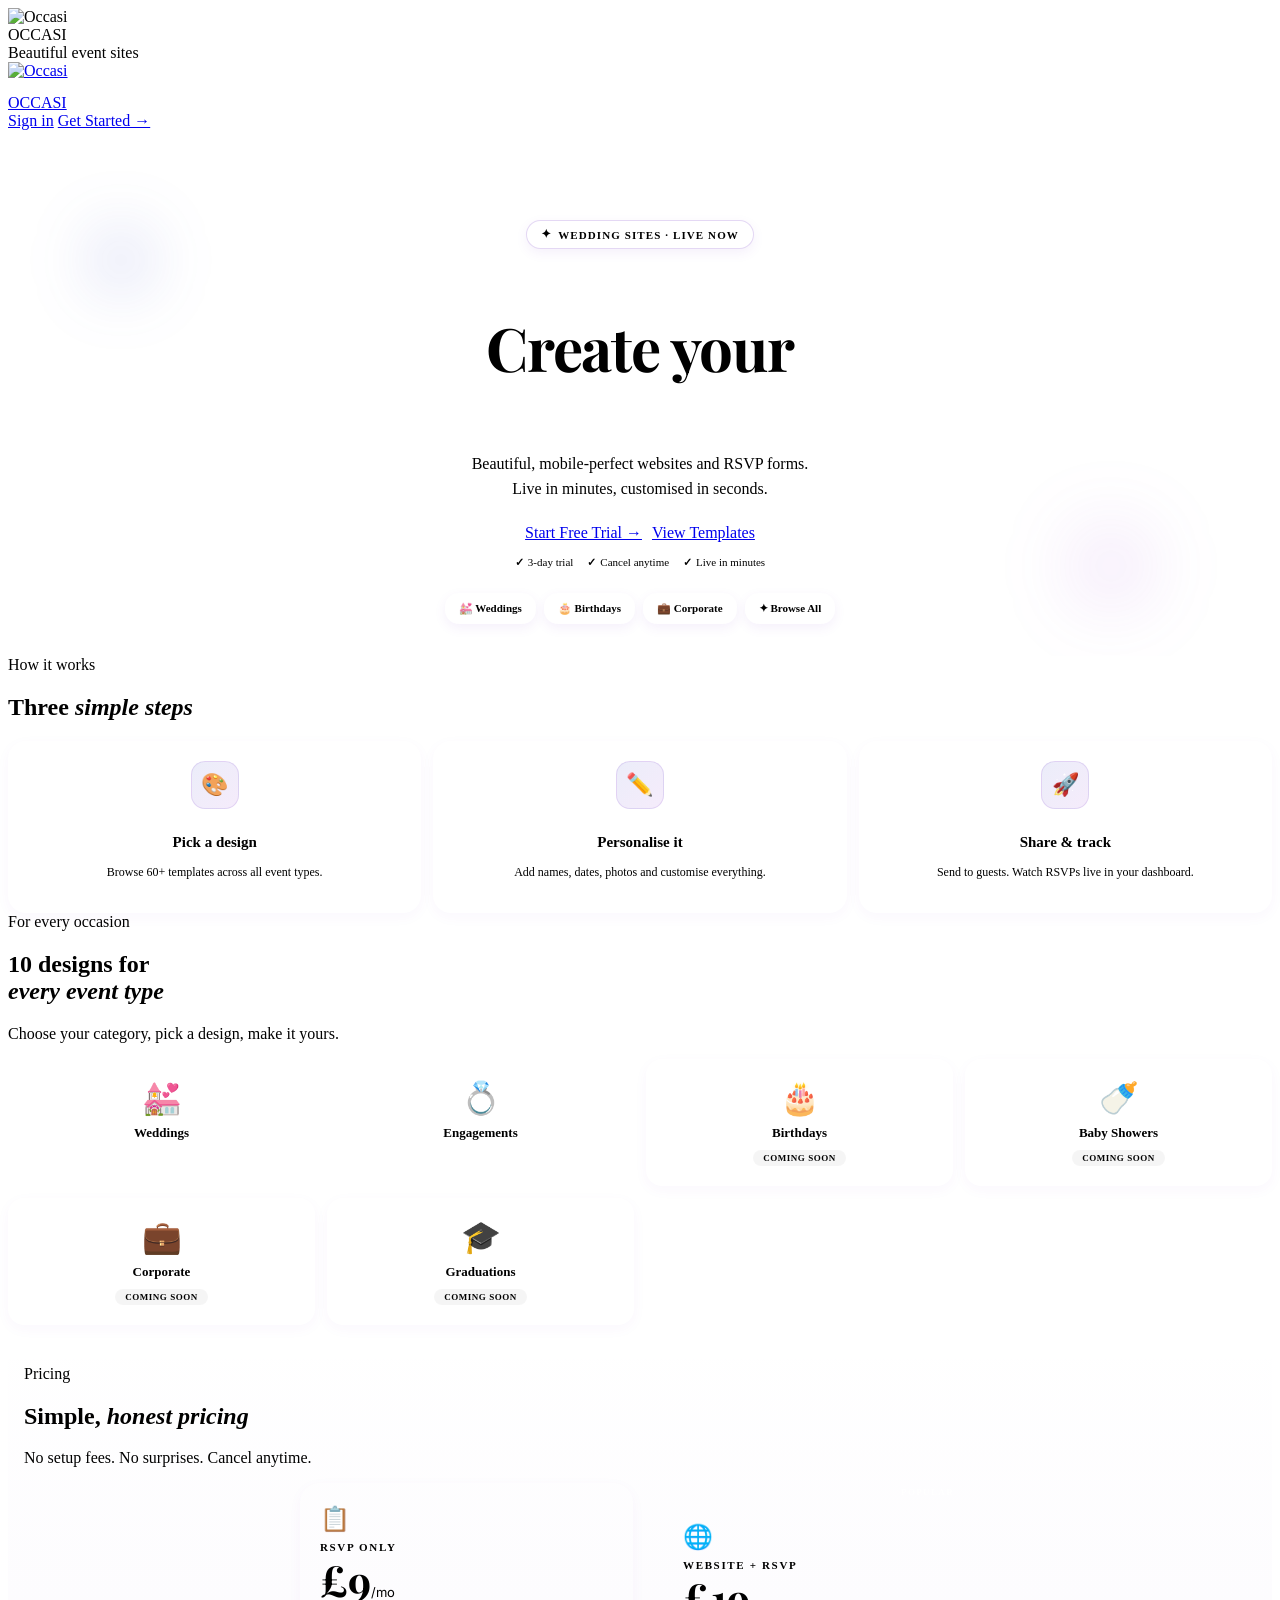
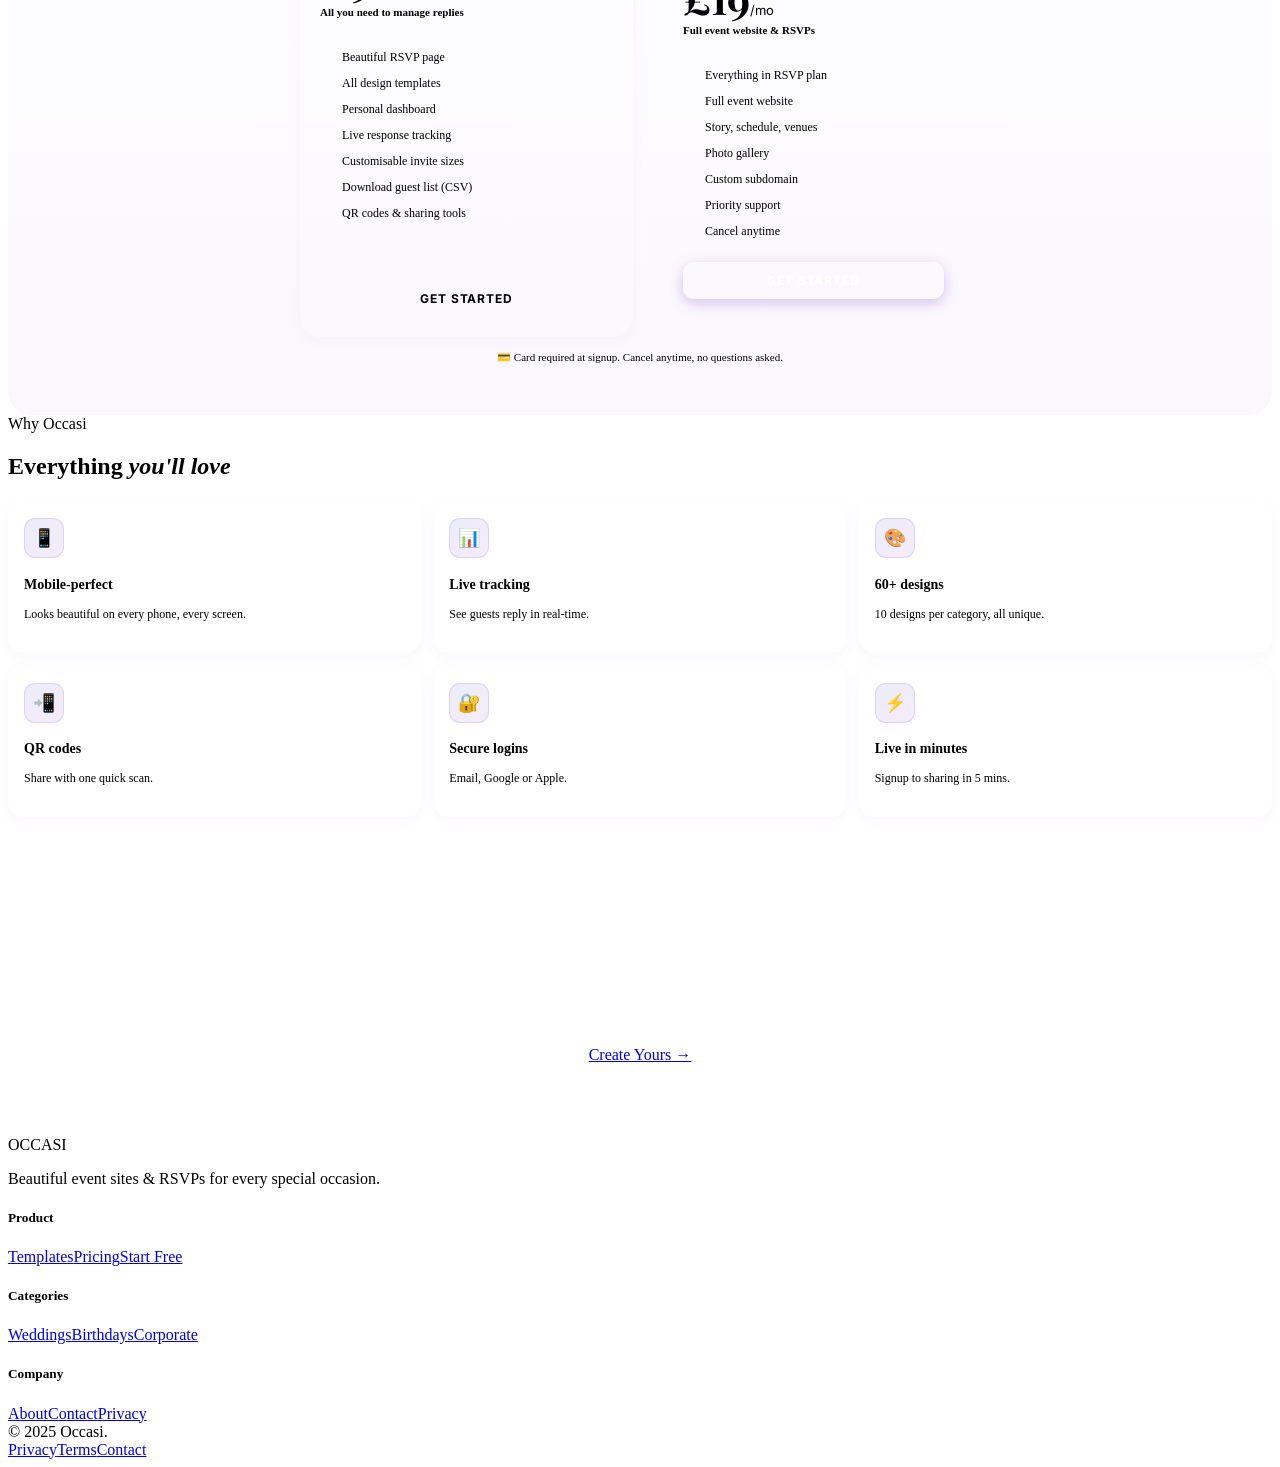
==== index.html @ 6c92e65d "Add files via upload" ====
<!doctype html>
<html lang="en">
<head>
<meta charset="UTF-8"/>
<meta name="viewport" content="width=device-width, initial-scale=1, maximum-scale=5"/>
<title>Occasi — Beautiful Event Sites</title>
<link rel="preconnect" href="https://fonts.googleapis.com">
<link href="https://fonts.googleapis.com/css2?family=Playfair+Display:ital,wght@0,400;0,700;1,400&family=Inter:wght@400;500;600;700;800&family=Cinzel:wght@400;600&display=swap" rel="stylesheet">
<link rel="stylesheet" href="css/theme.css">
<style>
.hero{position:relative;padding:90px 20px 32px;text-align:center;overflow:hidden}
.hero::before{content:'';position:absolute;top:80px;left:5%;width:100px;height:100px;background:radial-gradient(circle,rgba(61,78,200,.2),transparent 70%);border-radius:50%;filter:blur(30px);animation:float1 8s ease-in-out infinite}
.hero::after{content:'';position:absolute;bottom:30px;right:8%;width:120px;height:120px;background:radial-gradient(circle,rgba(160,64,216,.18),transparent 70%);border-radius:50%;filter:blur(35px);animation:float2 10s ease-in-out infinite}
@keyframes float1{0%,100%{transform:translateY(0)}50%{transform:translateY(-20px)}}
@keyframes float2{0%,100%{transform:translateY(0)}50%{transform:translateY(20px)}}

.hero-badge{display:inline-flex;align-items:center;gap:6px;background:#fff;border:1px solid rgba(122,62,200,.2);padding:6px 14px;border-radius:20px;font-size:11px;font-weight:700;letter-spacing:.1em;text-transform:uppercase;color:var(--c2);margin-bottom:18px;box-shadow:0 4px 12px rgba(122,62,200,.08)}
.hero-badge::before{content:'✦';font-size:12px}
.hero h1{font-family:'Playfair Display',serif;font-size:clamp(32px,7vw,60px);font-weight:700;line-height:1;letter-spacing:-.02em;margin-bottom:14px;color:var(--ink)}
.hero h1 .grad{background:linear-gradient(135deg,var(--c1),var(--c2),var(--c3));-webkit-background-clip:text;-webkit-text-fill-color:transparent;background-clip:text;font-style:italic}
.hero p{font-size:clamp(14px,3.5vw,16px);color:var(--ink2);max-width:480px;margin:0 auto 22px;line-height:1.6}
.hero-actions{display:flex;gap:10px;justify-content:center;flex-wrap:wrap;margin-bottom:14px}
.hero-trust{font-size:11px;color:var(--muted);display:flex;justify-content:center;gap:14px;flex-wrap:wrap}
.hero-trust span{display:inline-flex;align-items:center;gap:4px}
.hero-trust span::before{content:'✓';color:var(--c2);font-weight:700}

.hero-pills{display:flex;gap:8px;justify-content:center;flex-wrap:wrap;margin-top:24px;padding:0 8px}
.preview-pill{padding:9px 14px;border-radius:14px;font-size:11px;font-weight:600;border:1px solid var(--line-purple);background:#fff;color:var(--c4);cursor:pointer;text-decoration:none;transition:all .25s;box-shadow:0 4px 12px rgba(122,62,200,.08);animation:fadeUp .8s ease both}
.preview-pill:nth-child(1){animation-delay:.1s}
.preview-pill:nth-child(2){animation-delay:.2s}
.preview-pill:nth-child(3){animation-delay:.3s}
.preview-pill:nth-child(4){animation-delay:.4s}
.preview-pill:nth-child(5){animation-delay:.5s}
@keyframes fadeUp{from{opacity:0;transform:translateY(10px)}to{opacity:1;transform:translateY(0)}}
.preview-pill:hover{transform:translateY(-3px);box-shadow:0 8px 20px rgba(122,62,200,.15);border-color:var(--c2);color:var(--c2)}

.steps{display:grid;grid-template-columns:repeat(3,1fr);gap:12px}
.step{background:var(--card);border-radius:18px;padding:20px 18px;border:1px solid var(--line);text-align:center;transition:all .28s;box-shadow:0 4px 14px rgba(122,62,200,.04)}
.step:hover{transform:translateY(-3px);box-shadow:var(--shadow);border-color:var(--c2)}
.step-icon{display:inline-flex;align-items:center;justify-content:center;width:46px;height:46px;border-radius:14px;font-size:22px;margin-bottom:10px;background:linear-gradient(135deg,rgba(61,78,200,.1),rgba(160,64,216,.1));border:1px solid rgba(122,62,200,.15)}
.step h3{font-size:15px;font-weight:700;margin-bottom:4px;color:var(--ink)}
.step p{font-size:12px;color:var(--ink2);line-height:1.5}

.cats{display:grid;grid-template-columns:repeat(4,1fr);gap:12px}
.cat{background:var(--card);border-radius:16px;padding:20px 14px;border:1px solid var(--line);text-align:center;cursor:pointer;transition:all .28s;text-decoration:none;color:inherit;display:block;box-shadow:0 4px 14px rgba(122,62,200,.04)}
.cat:hover{transform:translateY(-4px);box-shadow:var(--shadow);border-color:var(--c2)}
.cat.live{background:linear-gradient(135deg,var(--card),#faf6ff);border-color:rgba(122,62,200,.25);box-shadow:var(--shadow-glow)}
.cat-icon{font-size:32px;margin-bottom:8px;display:block}
.cat-name{font-size:13px;font-weight:700;color:var(--ink);margin-bottom:6px}
.cat-status{display:inline-block;padding:3px 10px;border-radius:10px;font-size:9px;font-weight:700;letter-spacing:.06em;text-transform:uppercase}
.cat.live .cat-status{background:linear-gradient(135deg,var(--c1),var(--c2),var(--c3));color:#fff}
.cat.soon .cat-status{background:rgba(0,0,0,.04);color:var(--muted);border:1px solid var(--line)}

.plans{display:grid;grid-template-columns:repeat(3,1fr);gap:14px}
.plan{background:var(--card);border-radius:20px;overflow:hidden;border:2px solid var(--line);transition:all .3s;display:flex;flex-direction:column;box-shadow:0 4px 14px rgba(122,62,200,.04)}
.plan:hover{transform:translateY(-4px);box-shadow:var(--shadow-lg)}
.plan.feat{border-color:transparent;background:linear-gradient(var(--card),var(--card)) padding-box,linear-gradient(135deg,var(--c1),var(--c2),var(--c3)) border-box;position:relative;box-shadow:var(--shadow-glow)}
.plan.feat::before{content:'POPULAR';position:absolute;top:-1px;right:14px;background:linear-gradient(135deg,var(--c1),var(--c2),var(--c3));color:#fff;font-size:9px;font-weight:800;letter-spacing:.15em;padding:5px 12px;border-radius:0 0 8px 8px}
.plan-top{padding:22px 20px 16px}
.plan-icon{font-size:24px;margin-bottom:8px}
.plan-name{font-size:11px;font-weight:800;letter-spacing:.15em;text-transform:uppercase;color:var(--muted);margin-bottom:6px}
.plan-price{font-family:'Playfair Display',serif;font-size:42px;color:var(--ink);line-height:1;font-weight:700}
.plan-price small{font-size:13px;color:var(--muted);font-weight:400;font-family:'Inter',sans-serif}
.plan-trial{font-size:11px;font-weight:700;color:var(--c2);margin-top:5px}
.plan-feats{padding:14px 20px;flex:1}
.plan-feat{display:flex;align-items:flex-start;gap:8px;font-size:12px;color:var(--ink2);line-height:1.5;margin-bottom:8px}
.plan-feat::before{content:'';flex-shrink:0;width:14px;height:14px;border-radius:50%;background:linear-gradient(135deg,var(--c1),var(--c2),var(--c3));background-image:url("data:image/svg+xml,%3Csvg xmlns='http://www.w3.org/2000/svg' viewBox='0 0 12 12'%3E%3Cpath d='M2.5 6L5 8.5L9.5 4' stroke='%23fff' stroke-width='2' fill='none' stroke-linecap='round' stroke-linejoin='round'/%3E%3C/svg%3E"),linear-gradient(135deg,var(--c1),var(--c2),var(--c3));background-size:10px,cover;background-repeat:no-repeat;background-position:center;margin-top:1px}
.plan-btn{margin:0 20px 20px;padding:11px;border-radius:11px;border:2px solid var(--c2);background:transparent;color:var(--c2);font-family:'Inter',sans-serif;font-size:12px;font-weight:700;letter-spacing:.08em;text-transform:uppercase;cursor:pointer;transition:all .22s}
.plan-btn:hover{background:var(--c2);color:#fff}
.plan.feat .plan-btn{background:linear-gradient(135deg,var(--c1),var(--c2),var(--c3));color:#fff;border-color:transparent;box-shadow:0 4px 14px rgba(122,62,200,.3)}

.feats{display:grid;grid-template-columns:repeat(3,1fr);gap:12px}
.feat{background:var(--card);border-radius:16px;padding:18px 16px;border:1px solid var(--line);transition:all .25s;box-shadow:0 4px 14px rgba(122,62,200,.04)}
.feat:hover{transform:translateY(-2px);box-shadow:var(--shadow);border-color:var(--c2)}
.feat-ico{width:38px;height:38px;border-radius:11px;margin-bottom:10px;display:flex;align-items:center;justify-content:center;font-size:18px;background:linear-gradient(135deg,rgba(61,78,200,.1),rgba(160,64,216,.1));border:1px solid rgba(122,62,200,.15)}
.feat h4{font-size:14px;font-weight:700;margin-bottom:5px;color:var(--ink)}
.feat p{font-size:12px;color:var(--ink2);line-height:1.5}

.cta-band{margin:36px 16px;padding:36px 24px;background:linear-gradient(135deg,var(--c1),var(--c2),var(--c3));border-radius:24px;text-align:center;color:#fff;position:relative;overflow:hidden;box-shadow:var(--shadow-lg)}
.cta-band::before{content:'✦';position:absolute;top:18px;left:24px;font-size:50px;opacity:.25;color:#fff}
.cta-band::after{content:'✦';position:absolute;bottom:18px;right:24px;font-size:50px;opacity:.25;color:#fff}
.cta-band h2{font-family:'Playfair Display',serif;font-size:clamp(24px,5vw,36px);font-weight:700;line-height:1.1;margin-bottom:8px;position:relative;z-index:1}
.cta-band h2 em{font-style:italic}
.cta-band p{font-size:13px;color:rgba(255,255,255,.9);margin-bottom:18px;max-width:380px;margin-left:auto;margin-right:auto;position:relative;z-index:1}
.cta-band .btn{position:relative;z-index:1}

@media(max-width:780px){
  .hero{padding:78px 16px 24px}
  .steps{grid-template-columns:1fr}
  .step{display:flex;align-items:flex-start;gap:12px;text-align:left;padding:16px}
  .step-icon{margin-bottom:0;flex-shrink:0;width:42px;height:42px;font-size:20px}
  .cats{grid-template-columns:repeat(2,1fr)}
  .plans{grid-template-columns:1fr;gap:12px}
  .plan{max-width:380px;margin:0 auto;width:100%}
  .feats{grid-template-columns:1fr 1fr;gap:10px}
  .sec{padding:32px 16px}
  .cta-band{margin:24px 12px;padding:28px 20px}
}
@media(max-width:480px){.hero h1{font-size:30px}.feats{grid-template-columns:1fr}.preview-pill{font-size:10px;padding:8px 11px}}
</style>
</head>
<body>

<!-- LOADER with logo + OCCASI -->
<div id="loader">
  <img src="assets/logo.png" alt="Occasi" class="loader-mark">
  <div class="loader-logo">OCCASI</div>
  <div class="loader-tagline">Beautiful event sites</div>
  <div class="loader-bar"></div>
</div>

<nav class="top-nav">
  <a href="index.html" class="brand-logo"><img src="assets/logo.png" alt="Occasi" style="height:32px;width:auto;display:block"><span class="logo-text">OCCASI</span></a>
  <div class="top-nav-right">
    <a href="login.html" class="btn btn-ghost btn-sm" id="navSignIn">Sign in</a>
    <a href="signup.html" class="btn btn-grad btn-sm" id="navGetStarted">Get Started →</a>
    <a href="dashboard.html" class="btn btn-grad btn-sm" id="navDashboard" style="display:none">My Dashboard →</a>
  </div>
</nav>

<section class="hero">
  <div class="hero-badge">Wedding sites · live now</div>
  <h1>Create your<br><span class="grad">dream event site</span></h1>
  <p>Beautiful, mobile-perfect websites and RSVP forms.<br>Live in minutes, customised in seconds.</p>
  <div class="hero-actions">
    <a href="signup.html" class="btn btn-grad btn-lg">Start Free Trial →</a>
    <a href="templates.html" class="btn btn-ghost btn-lg">View Templates</a>
  </div>
  <div class="hero-trust">
    <span>3-day trial</span>
    <span>Cancel anytime</span>
    <span>Live in minutes</span>
  </div>
  <div class="hero-pills">
    <a href="templates.html?cat=weddings" class="preview-pill">💒 Weddings</a>
    <a href="templates.html?cat=birthdays" class="preview-pill">🎂 Birthdays</a>
    <a href="templates.html?cat=corporate" class="preview-pill">💼 Corporate</a>
    <a href="templates.html" class="preview-pill">✦ Browse All</a>
  </div>
</section>

<section class="sec" id="how">
  <div class="sec-header"><span class="sec-eyebrow">How it works</span><h2 class="sec-title">Three <em>simple steps</em></h2></div>
  <div class="steps">
    <div class="step"><div class="step-icon">🎨</div><div><h3>Pick a design</h3><p>Browse 60+ templates across all event types.</p></div></div>
    <div class="step"><div class="step-icon">✏️</div><div><h3>Personalise it</h3><p>Add names, dates, photos and customise everything.</p></div></div>
    <div class="step"><div class="step-icon">🚀</div><div><h3>Share &amp; track</h3><p>Send to guests. Watch RSVPs live in your dashboard.</p></div></div>
  </div>
</section>

<section class="sec" id="cats">
  <div class="sec-header"><span class="sec-eyebrow">For every occasion</span><h2 class="sec-title">10 designs for<br><em>every event type</em></h2><p class="sec-sub">Choose your category, pick a design, make it yours.</p></div>
  <div class="cats">
    <a class="cat live" href="templates.html?cat=weddings"><span class="cat-icon">💒</span><div class="cat-name">Weddings</div><span class="cat-status">5 designs</span></a>
    <a class="cat live" href="templates.html?cat=engagements"><span class="cat-icon">💍</span><div class="cat-name">Engagements</div><span class="cat-status">5 designs</span></a>
    <a class="cat soon" href="templates.html?cat=birthdays"><span class="cat-icon">🎂</span><div class="cat-name">Birthdays</div><span class="cat-status">Coming Soon</span></a>
    <a class="cat soon" href="templates.html?cat=baby-showers"><span class="cat-icon">🍼</span><div class="cat-name">Baby Showers</div><span class="cat-status">Coming Soon</span></a>
    <a class="cat soon" href="templates.html?cat=corporate"><span class="cat-icon">💼</span><div class="cat-name">Corporate</div><span class="cat-status">Coming Soon</span></a>
    <a class="cat soon" href="templates.html?cat=graduations"><span class="cat-icon">🎓</span><div class="cat-name">Graduations</div><span class="cat-status">Coming Soon</span></a>
  </div>
</section>

<section class="sec" id="pricing" style="background:linear-gradient(180deg,transparent,rgba(122,62,200,.04));border-radius:24px;padding:40px 16px">
  <div class="sec-header"><span class="sec-eyebrow">Pricing</span><h2 class="sec-title">Simple, <em>honest pricing</em></h2><p class="sec-sub">No setup fees. No surprises. Cancel anytime.</p></div>
  <div class="plans" style="grid-template-columns:1fr 1fr;max-width:680px;margin:0 auto">
    <div class="plan">
      <div class="plan-top"><div class="plan-icon">📋</div><div class="plan-name">RSVP Only</div><div class="plan-price">£9<small>/mo</small></div><div class="plan-trial">All you need to manage replies</div></div>
      <div class="plan-feats">
        <div class="plan-feat">Beautiful RSVP page</div>
        <div class="plan-feat">All design templates</div>
        <div class="plan-feat">Personal dashboard</div>
        <div class="plan-feat">Live response tracking</div>
        <div class="plan-feat">Customisable invite sizes</div>
        <div class="plan-feat">Download guest list (CSV)</div>
        <div class="plan-feat">QR codes &amp; sharing tools</div>
      </div>
      <button class="plan-btn" data-plan="rsvp">Get Started</button>
    </div>
    <div class="plan feat">
      <div class="plan-top"><div class="plan-icon">🌐</div><div class="plan-name">Website + RSVP</div><div class="plan-price">£19<small>/mo</small></div><div class="plan-trial">Full event website &amp; RSVPs</div></div>
      <div class="plan-feats">
        <div class="plan-feat">Everything in RSVP plan</div>
        <div class="plan-feat">Full event website</div>
        <div class="plan-feat">Story, schedule, venues</div>
        <div class="plan-feat">Photo gallery</div>
        <div class="plan-feat">Custom subdomain</div>
        <div class="plan-feat">Priority support</div>
        <div class="plan-feat">Cancel anytime</div>
      </div>
      <button class="plan-btn" data-plan="website">Get Started</button>
    </div>
  </div>
  <p style="text-align:center;font-size:11px;color:var(--muted);margin-top:14px">💳 Card required at signup. Cancel anytime, no questions asked.</p>
</section>

<section class="sec">
  <div class="sec-header"><span class="sec-eyebrow">Why Occasi</span><h2 class="sec-title">Everything <em>you'll love</em></h2></div>
  <div class="feats">
    <div class="feat"><div class="feat-ico">📱</div><h4>Mobile-perfect</h4><p>Looks beautiful on every phone, every screen.</p></div>
    <div class="feat"><div class="feat-ico">📊</div><h4>Live tracking</h4><p>See guests reply in real-time.</p></div>
    <div class="feat"><div class="feat-ico">🎨</div><h4>60+ designs</h4><p>10 designs per category, all unique.</p></div>
    <div class="feat"><div class="feat-ico">📲</div><h4>QR codes</h4><p>Share with one quick scan.</p></div>
    <div class="feat"><div class="feat-ico">🔐</div><h4>Secure logins</h4><p>Email, Google or Apple.</p></div>
    <div class="feat"><div class="feat-ico">⚡</div><h4>Live in minutes</h4><p>Signup to sharing in 5 mins.</p></div>
  </div>
</section>

<div class="cta-band">
  <h2>Your perfect site<br><em>awaits</em></h2>
  <p>Join couples making magical memories with Occasi.</p>
  <a href="signup.html" class="btn btn-white btn-lg">Create Yours →</a>
</div>

<footer>
  <div class="foot-inner">
    <div class="foot-grid">
      <div><div class="foot-logo">OCCASI</div><p class="foot-tag">Beautiful event sites &amp; RSVPs for every special occasion.</p></div>
      <div class="foot-col"><h5>Product</h5><a href="templates.html">Templates</a><a href="#pricing">Pricing</a><a href="signup.html">Start Free</a></div>
      <div class="foot-col"><h5>Categories</h5><a href="templates.html?cat=weddings">Weddings</a><a href="templates.html?cat=birthdays">Birthdays</a><a href="templates.html?cat=corporate">Corporate</a></div>
      <div class="foot-col"><h5>Company</h5><a href="#">About</a><a href="#">Contact</a><a href="#">Privacy</a></div>
    </div>
    <div class="foot-bot"><span>© 2025 Occasi.</span><div><a href="#">Privacy</a><a href="#">Terms</a><a href="#">Contact</a></div></div>
  </div>
</footer>

<script>
window.addEventListener("load", function() {
  setTimeout(function() {
    var l = document.getElementById("loader");
    l.classList.add("hidden");
    setTimeout(function() { l.style.display = "none"; }, 800);
  }, 1700);
});

document.querySelectorAll(".plan-btn").forEach(function(btn) {
  btn.addEventListener("click", function() {
    window.location.href = "signup.html?plan=" + btn.dataset.plan;
  });
});

/* Check if logged in - swap nav buttons */
function onSupabaseReady() {
  if (!supabase || !supabase.auth) return;
  supabase.auth.getUser().then(function(res){
    if (res && res.data && res.data.user) {
      document.getElementById("navSignIn").style.display = "none";
      document.getElementById("navGetStarted").style.display = "none";
      document.getElementById("navDashboard").style.display = "inline-flex";
    }
  });
}
</script>
<script src="js/occasi-ui.js"></script>
<script src="js/occasi-auth.js"></script>
</body>
</html>
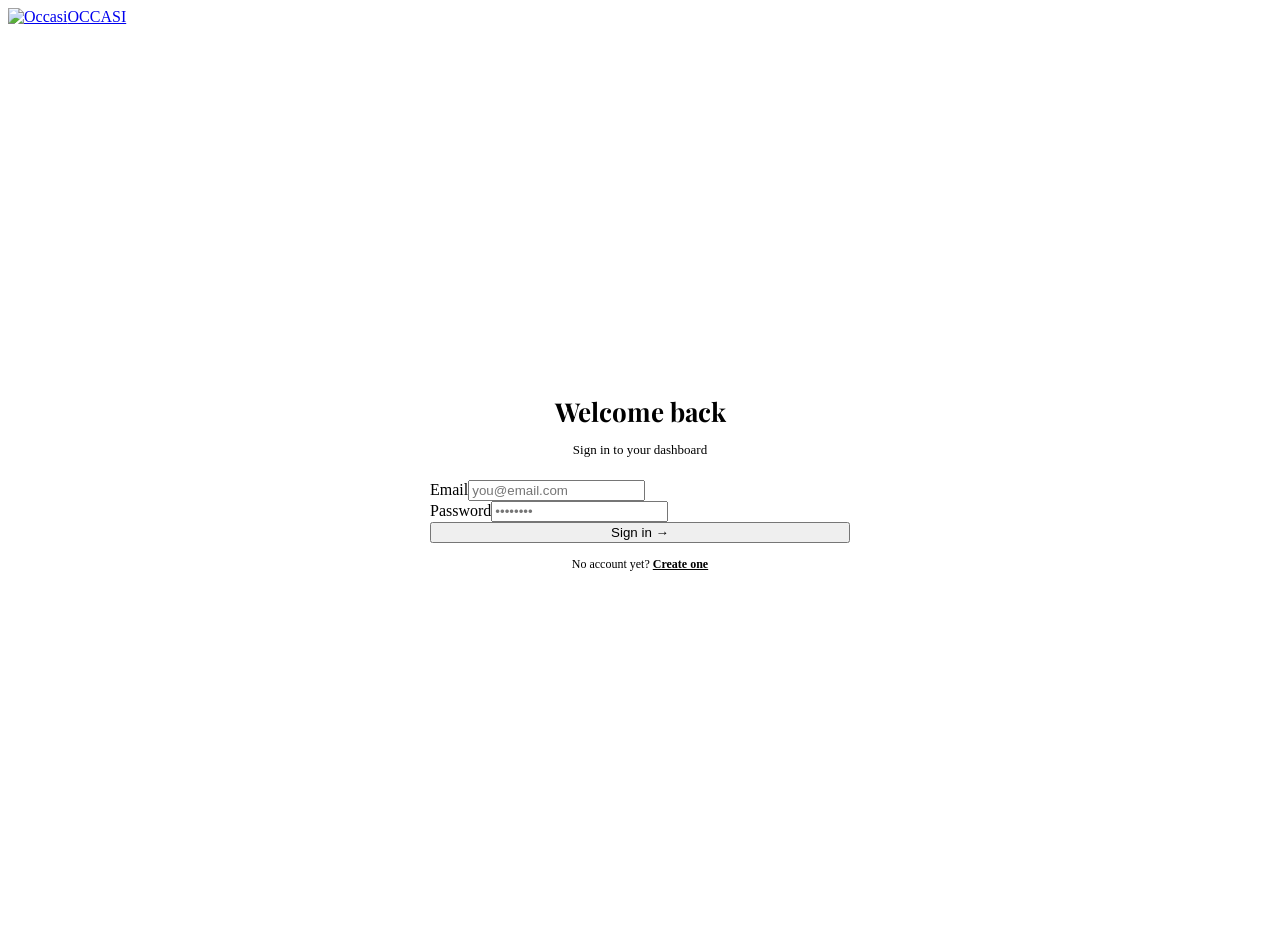
==== commit bf1647f7: "Add files via upload" ====
--- a/index.html
+++ b/index.html
@@ -3,254 +3,84 @@
 <head>
 <meta charset="UTF-8"/>
 <meta name="viewport" content="width=device-width, initial-scale=1, maximum-scale=5"/>
-<title>Occasi — Beautiful Event Sites</title>
+<title>Sign in — Occasi</title>
 <link rel="preconnect" href="https://fonts.googleapis.com">
-<link href="https://fonts.googleapis.com/css2?family=Playfair+Display:ital,wght@0,400;0,700;1,400&family=Inter:wght@400;500;600;700;800&family=Cinzel:wght@400;600&display=swap" rel="stylesheet">
+<link href="https://fonts.googleapis.com/css2?family=Playfair+Display:wght@700&family=Inter:wght@400;500;600;700&family=Cinzel:wght@600&display=swap" rel="stylesheet">
 <link rel="stylesheet" href="css/theme.css">
 <style>
-.hero{position:relative;padding:90px 20px 32px;text-align:center;overflow:hidden}
-.hero::before{content:'';position:absolute;top:80px;left:5%;width:100px;height:100px;background:radial-gradient(circle,rgba(61,78,200,.2),transparent 70%);border-radius:50%;filter:blur(30px);animation:float1 8s ease-in-out infinite}
-.hero::after{content:'';position:absolute;bottom:30px;right:8%;width:120px;height:120px;background:radial-gradient(circle,rgba(160,64,216,.18),transparent 70%);border-radius:50%;filter:blur(35px);animation:float2 10s ease-in-out infinite}
-@keyframes float1{0%,100%{transform:translateY(0)}50%{transform:translateY(-20px)}}
-@keyframes float2{0%,100%{transform:translateY(0)}50%{transform:translateY(20px)}}
-
-.hero-badge{display:inline-flex;align-items:center;gap:6px;background:#fff;border:1px solid rgba(122,62,200,.2);padding:6px 14px;border-radius:20px;font-size:11px;font-weight:700;letter-spacing:.1em;text-transform:uppercase;color:var(--c2);margin-bottom:18px;box-shadow:0 4px 12px rgba(122,62,200,.08)}
-.hero-badge::before{content:'✦';font-size:12px}
-.hero h1{font-family:'Playfair Display',serif;font-size:clamp(32px,7vw,60px);font-weight:700;line-height:1;letter-spacing:-.02em;margin-bottom:14px;color:var(--ink)}
-.hero h1 .grad{background:linear-gradient(135deg,var(--c1),var(--c2),var(--c3));-webkit-background-clip:text;-webkit-text-fill-color:transparent;background-clip:text;font-style:italic}
-.hero p{font-size:clamp(14px,3.5vw,16px);color:var(--ink2);max-width:480px;margin:0 auto 22px;line-height:1.6}
-.hero-actions{display:flex;gap:10px;justify-content:center;flex-wrap:wrap;margin-bottom:14px}
-.hero-trust{font-size:11px;color:var(--muted);display:flex;justify-content:center;gap:14px;flex-wrap:wrap}
-.hero-trust span{display:inline-flex;align-items:center;gap:4px}
-.hero-trust span::before{content:'✓';color:var(--c2);font-weight:700}
-
-.hero-pills{display:flex;gap:8px;justify-content:center;flex-wrap:wrap;margin-top:24px;padding:0 8px}
-.preview-pill{padding:9px 14px;border-radius:14px;font-size:11px;font-weight:600;border:1px solid var(--line-purple);background:#fff;color:var(--c4);cursor:pointer;text-decoration:none;transition:all .25s;box-shadow:0 4px 12px rgba(122,62,200,.08);animation:fadeUp .8s ease both}
-.preview-pill:nth-child(1){animation-delay:.1s}
-.preview-pill:nth-child(2){animation-delay:.2s}
-.preview-pill:nth-child(3){animation-delay:.3s}
-.preview-pill:nth-child(4){animation-delay:.4s}
-.preview-pill:nth-child(5){animation-delay:.5s}
-@keyframes fadeUp{from{opacity:0;transform:translateY(10px)}to{opacity:1;transform:translateY(0)}}
-.preview-pill:hover{transform:translateY(-3px);box-shadow:0 8px 20px rgba(122,62,200,.15);border-color:var(--c2);color:var(--c2)}
-
-.steps{display:grid;grid-template-columns:repeat(3,1fr);gap:12px}
-.step{background:var(--card);border-radius:18px;padding:20px 18px;border:1px solid var(--line);text-align:center;transition:all .28s;box-shadow:0 4px 14px rgba(122,62,200,.04)}
-.step:hover{transform:translateY(-3px);box-shadow:var(--shadow);border-color:var(--c2)}
-.step-icon{display:inline-flex;align-items:center;justify-content:center;width:46px;height:46px;border-radius:14px;font-size:22px;margin-bottom:10px;background:linear-gradient(135deg,rgba(61,78,200,.1),rgba(160,64,216,.1));border:1px solid rgba(122,62,200,.15)}
-.step h3{font-size:15px;font-weight:700;margin-bottom:4px;color:var(--ink)}
-.step p{font-size:12px;color:var(--ink2);line-height:1.5}
-
-.cats{display:grid;grid-template-columns:repeat(4,1fr);gap:12px}
-.cat{background:var(--card);border-radius:16px;padding:20px 14px;border:1px solid var(--line);text-align:center;cursor:pointer;transition:all .28s;text-decoration:none;color:inherit;display:block;box-shadow:0 4px 14px rgba(122,62,200,.04)}
-.cat:hover{transform:translateY(-4px);box-shadow:var(--shadow);border-color:var(--c2)}
-.cat.live{background:linear-gradient(135deg,var(--card),#faf6ff);border-color:rgba(122,62,200,.25);box-shadow:var(--shadow-glow)}
-.cat-icon{font-size:32px;margin-bottom:8px;display:block}
-.cat-name{font-size:13px;font-weight:700;color:var(--ink);margin-bottom:6px}
-.cat-status{display:inline-block;padding:3px 10px;border-radius:10px;font-size:9px;font-weight:700;letter-spacing:.06em;text-transform:uppercase}
-.cat.live .cat-status{background:linear-gradient(135deg,var(--c1),var(--c2),var(--c3));color:#fff}
-.cat.soon .cat-status{background:rgba(0,0,0,.04);color:var(--muted);border:1px solid var(--line)}
-
-.plans{display:grid;grid-template-columns:repeat(3,1fr);gap:14px}
-.plan{background:var(--card);border-radius:20px;overflow:hidden;border:2px solid var(--line);transition:all .3s;display:flex;flex-direction:column;box-shadow:0 4px 14px rgba(122,62,200,.04)}
-.plan:hover{transform:translateY(-4px);box-shadow:var(--shadow-lg)}
-.plan.feat{border-color:transparent;background:linear-gradient(var(--card),var(--card)) padding-box,linear-gradient(135deg,var(--c1),var(--c2),var(--c3)) border-box;position:relative;box-shadow:var(--shadow-glow)}
-.plan.feat::before{content:'POPULAR';position:absolute;top:-1px;right:14px;background:linear-gradient(135deg,var(--c1),var(--c2),var(--c3));color:#fff;font-size:9px;font-weight:800;letter-spacing:.15em;padding:5px 12px;border-radius:0 0 8px 8px}
-.plan-top{padding:22px 20px 16px}
-.plan-icon{font-size:24px;margin-bottom:8px}
-.plan-name{font-size:11px;font-weight:800;letter-spacing:.15em;text-transform:uppercase;color:var(--muted);margin-bottom:6px}
-.plan-price{font-family:'Playfair Display',serif;font-size:42px;color:var(--ink);line-height:1;font-weight:700}
-.plan-price small{font-size:13px;color:var(--muted);font-weight:400;font-family:'Inter',sans-serif}
-.plan-trial{font-size:11px;font-weight:700;color:var(--c2);margin-top:5px}
-.plan-feats{padding:14px 20px;flex:1}
-.plan-feat{display:flex;align-items:flex-start;gap:8px;font-size:12px;color:var(--ink2);line-height:1.5;margin-bottom:8px}
-.plan-feat::before{content:'';flex-shrink:0;width:14px;height:14px;border-radius:50%;background:linear-gradient(135deg,var(--c1),var(--c2),var(--c3));background-image:url("data:image/svg+xml,%3Csvg xmlns='http://www.w3.org/2000/svg' viewBox='0 0 12 12'%3E%3Cpath d='M2.5 6L5 8.5L9.5 4' stroke='%23fff' stroke-width='2' fill='none' stroke-linecap='round' stroke-linejoin='round'/%3E%3C/svg%3E"),linear-gradient(135deg,var(--c1),var(--c2),var(--c3));background-size:10px,cover;background-repeat:no-repeat;background-position:center;margin-top:1px}
-.plan-btn{margin:0 20px 20px;padding:11px;border-radius:11px;border:2px solid var(--c2);background:transparent;color:var(--c2);font-family:'Inter',sans-serif;font-size:12px;font-weight:700;letter-spacing:.08em;text-transform:uppercase;cursor:pointer;transition:all .22s}
-.plan-btn:hover{background:var(--c2);color:#fff}
-.plan.feat .plan-btn{background:linear-gradient(135deg,var(--c1),var(--c2),var(--c3));color:#fff;border-color:transparent;box-shadow:0 4px 14px rgba(122,62,200,.3)}
-
-.feats{display:grid;grid-template-columns:repeat(3,1fr);gap:12px}
-.feat{background:var(--card);border-radius:16px;padding:18px 16px;border:1px solid var(--line);transition:all .25s;box-shadow:0 4px 14px rgba(122,62,200,.04)}
-.feat:hover{transform:translateY(-2px);box-shadow:var(--shadow);border-color:var(--c2)}
-.feat-ico{width:38px;height:38px;border-radius:11px;margin-bottom:10px;display:flex;align-items:center;justify-content:center;font-size:18px;background:linear-gradient(135deg,rgba(61,78,200,.1),rgba(160,64,216,.1));border:1px solid rgba(122,62,200,.15)}
-.feat h4{font-size:14px;font-weight:700;margin-bottom:5px;color:var(--ink)}
-.feat p{font-size:12px;color:var(--ink2);line-height:1.5}
-
-.cta-band{margin:36px 16px;padding:36px 24px;background:linear-gradient(135deg,var(--c1),var(--c2),var(--c3));border-radius:24px;text-align:center;color:#fff;position:relative;overflow:hidden;box-shadow:var(--shadow-lg)}
-.cta-band::before{content:'✦';position:absolute;top:18px;left:24px;font-size:50px;opacity:.25;color:#fff}
-.cta-band::after{content:'✦';position:absolute;bottom:18px;right:24px;font-size:50px;opacity:.25;color:#fff}
-.cta-band h2{font-family:'Playfair Display',serif;font-size:clamp(24px,5vw,36px);font-weight:700;line-height:1.1;margin-bottom:8px;position:relative;z-index:1}
-.cta-band h2 em{font-style:italic}
-.cta-band p{font-size:13px;color:rgba(255,255,255,.9);margin-bottom:18px;max-width:380px;margin-left:auto;margin-right:auto;position:relative;z-index:1}
-.cta-band .btn{position:relative;z-index:1}
-
-@media(max-width:780px){
-  .hero{padding:78px 16px 24px}
-  .steps{grid-template-columns:1fr}
-  .step{display:flex;align-items:flex-start;gap:12px;text-align:left;padding:16px}
-  .step-icon{margin-bottom:0;flex-shrink:0;width:42px;height:42px;font-size:20px}
-  .cats{grid-template-columns:repeat(2,1fr)}
-  .plans{grid-template-columns:1fr;gap:12px}
-  .plan{max-width:380px;margin:0 auto;width:100%}
-  .feats{grid-template-columns:1fr 1fr;gap:10px}
-  .sec{padding:32px 16px}
-  .cta-band{margin:24px 12px;padding:28px 20px}
-}
-@media(max-width:480px){.hero h1{font-size:30px}.feats{grid-template-columns:1fr}.preview-pill{font-size:10px;padding:8px 11px}}
+.auth-wrap{display:flex;min-height:calc(100vh - 64px);align-items:center;justify-content:center;padding:30px 20px}
+.auth-card{background:#fff;max-width:420px;width:100%;padding:36px 30px;border-radius:16px;border:1px solid var(--line);box-shadow:var(--shadow)}
+.auth-card h1{font-family:'Playfair Display',serif;font-size:26px;font-weight:700;color:var(--ink);text-align:center;margin-bottom:6px}
+.auth-card .sub{text-align:center;font-size:13px;color:var(--muted);margin-bottom:22px}
+.auth-foot{text-align:center;font-size:12px;color:var(--muted);margin-top:14px}
+.auth-foot a{color:var(--c2);font-weight:600}
 </style>
 </head>
 <body>
 
-<!-- LOADER with logo + OCCASI -->
-<div id="loader">
-  <img src="assets/logo.png" alt="Occasi" class="loader-mark">
-  <div class="loader-logo">OCCASI</div>
-  <div class="loader-tagline">Beautiful event sites</div>
-  <div class="loader-bar"></div>
+<nav class="top-nav">
+  <a href="index.html" class="brand-logo"><img src="assets/logo.png" class="logo-img" alt="Occasi"><span class="logo-text">OCCASI</span></a>
+</nav>
+
+<div class="auth-wrap">
+  <div class="auth-card">
+    <h1>Welcome back</h1>
+    <p class="sub">Sign in to your dashboard</p>
+
+    <div class="field"><label>Email</label><input id="email" type="email" placeholder="you@email.com"></div>
+    <div class="field"><label>Password</label><input id="password" type="password" placeholder="••••••••"></div>
+
+    <button class="btn btn-grad btn-lg" id="loginBtn" style="width:100%">Sign in →</button>
+
+    <div class="msg" id="msg"></div>
+
+    <div class="auth-foot">
+      No account yet? <a href="signup.html">Create one</a>
+    </div>
+  </div>
 </div>
 
-<nav class="top-nav">
-  <a href="index.html" class="brand-logo"><img src="assets/logo.png" alt="Occasi" style="height:32px;width:auto;display:block"><span class="logo-text">OCCASI</span></a>
-  <div class="top-nav-right">
-    <a href="login.html" class="btn btn-ghost btn-sm" id="navSignIn">Sign in</a>
-    <a href="signup.html" class="btn btn-grad btn-sm" id="navGetStarted">Get Started →</a>
-    <a href="dashboard.html" class="btn btn-grad btn-sm" id="navDashboard" style="display:none">My Dashboard →</a>
-  </div>
-</nav>
+<script src="js/occasi-auth.js"></script>
+<script>
+function onSupabaseReady() {
+  /* If already logged in, redirect to dashboard */
+  supabase.auth.getUser().then(function(res) {
+    if (res?.data?.user) window.location.href = "dashboard.html";
+  });
+}
 
-<section class="hero">
-  <div class="hero-badge">Wedding sites · live now</div>
-  <h1>Create your<br><span class="grad">dream event site</span></h1>
-  <p>Beautiful, mobile-perfect websites and RSVP forms.<br>Live in minutes, customised in seconds.</p>
-  <div class="hero-actions">
-    <a href="signup.html" class="btn btn-grad btn-lg">Start Free Trial →</a>
-    <a href="templates.html" class="btn btn-ghost btn-lg">View Templates</a>
-  </div>
-  <div class="hero-trust">
-    <span>3-day trial</span>
-    <span>Cancel anytime</span>
-    <span>Live in minutes</span>
-  </div>
-  <div class="hero-pills">
-    <a href="templates.html?cat=weddings" class="preview-pill">💒 Weddings</a>
-    <a href="templates.html?cat=birthdays" class="preview-pill">🎂 Birthdays</a>
-    <a href="templates.html?cat=corporate" class="preview-pill">💼 Corporate</a>
-    <a href="templates.html" class="preview-pill">✦ Browse All</a>
-  </div>
-</section>
+document.getElementById("loginBtn").addEventListener("click", async function() {
+  var btn = this;
+  if (!supabase) return showMsg("Service unavailable. Please refresh.", true);
 
-<section class="sec" id="how">
-  <div class="sec-header"><span class="sec-eyebrow">How it works</span><h2 class="sec-title">Three <em>simple steps</em></h2></div>
-  <div class="steps">
-    <div class="step"><div class="step-icon">🎨</div><div><h3>Pick a design</h3><p>Browse 60+ templates across all event types.</p></div></div>
-    <div class="step"><div class="step-icon">✏️</div><div><h3>Personalise it</h3><p>Add names, dates, photos and customise everything.</p></div></div>
-    <div class="step"><div class="step-icon">🚀</div><div><h3>Share &amp; track</h3><p>Send to guests. Watch RSVPs live in your dashboard.</p></div></div>
-  </div>
-</section>
+  var email = document.getElementById("email").value.trim();
+  var pass = document.getElementById("password").value;
 
-<section class="sec" id="cats">
-  <div class="sec-header"><span class="sec-eyebrow">For every occasion</span><h2 class="sec-title">10 designs for<br><em>every event type</em></h2><p class="sec-sub">Choose your category, pick a design, make it yours.</p></div>
-  <div class="cats">
-    <a class="cat live" href="templates.html?cat=weddings"><span class="cat-icon">💒</span><div class="cat-name">Weddings</div><span class="cat-status">5 designs</span></a>
-    <a class="cat live" href="templates.html?cat=engagements"><span class="cat-icon">💍</span><div class="cat-name">Engagements</div><span class="cat-status">5 designs</span></a>
-    <a class="cat soon" href="templates.html?cat=birthdays"><span class="cat-icon">🎂</span><div class="cat-name">Birthdays</div><span class="cat-status">Coming Soon</span></a>
-    <a class="cat soon" href="templates.html?cat=baby-showers"><span class="cat-icon">🍼</span><div class="cat-name">Baby Showers</div><span class="cat-status">Coming Soon</span></a>
-    <a class="cat soon" href="templates.html?cat=corporate"><span class="cat-icon">💼</span><div class="cat-name">Corporate</div><span class="cat-status">Coming Soon</span></a>
-    <a class="cat soon" href="templates.html?cat=graduations"><span class="cat-icon">🎓</span><div class="cat-name">Graduations</div><span class="cat-status">Coming Soon</span></a>
-  </div>
-</section>
+  if (!email || !pass) return showMsg("Please enter your email and password.", true);
 
-<section class="sec" id="pricing" style="background:linear-gradient(180deg,transparent,rgba(122,62,200,.04));border-radius:24px;padding:40px 16px">
-  <div class="sec-header"><span class="sec-eyebrow">Pricing</span><h2 class="sec-title">Simple, <em>honest pricing</em></h2><p class="sec-sub">No setup fees. No surprises. Cancel anytime.</p></div>
-  <div class="plans" style="grid-template-columns:1fr 1fr;max-width:680px;margin:0 auto">
-    <div class="plan">
-      <div class="plan-top"><div class="plan-icon">📋</div><div class="plan-name">RSVP Only</div><div class="plan-price">£9<small>/mo</small></div><div class="plan-trial">All you need to manage replies</div></div>
-      <div class="plan-feats">
-        <div class="plan-feat">Beautiful RSVP page</div>
-        <div class="plan-feat">All design templates</div>
-        <div class="plan-feat">Personal dashboard</div>
-        <div class="plan-feat">Live response tracking</div>
-        <div class="plan-feat">Customisable invite sizes</div>
-        <div class="plan-feat">Download guest list (CSV)</div>
-        <div class="plan-feat">QR codes &amp; sharing tools</div>
-      </div>
-      <button class="plan-btn" data-plan="rsvp">Get Started</button>
-    </div>
-    <div class="plan feat">
-      <div class="plan-top"><div class="plan-icon">🌐</div><div class="plan-name">Website + RSVP</div><div class="plan-price">£19<small>/mo</small></div><div class="plan-trial">Full event website &amp; RSVPs</div></div>
-      <div class="plan-feats">
-        <div class="plan-feat">Everything in RSVP plan</div>
-        <div class="plan-feat">Full event website</div>
-        <div class="plan-feat">Story, schedule, venues</div>
-        <div class="plan-feat">Photo gallery</div>
-        <div class="plan-feat">Custom subdomain</div>
-        <div class="plan-feat">Priority support</div>
-        <div class="plan-feat">Cancel anytime</div>
-      </div>
-      <button class="plan-btn" data-plan="website">Get Started</button>
-    </div>
-  </div>
-  <p style="text-align:center;font-size:11px;color:var(--muted);margin-top:14px">💳 Card required at signup. Cancel anytime, no questions asked.</p>
-</section>
+  btn.disabled = true; btn.textContent = "Signing in…";
 
-<section class="sec">
-  <div class="sec-header"><span class="sec-eyebrow">Why Occasi</span><h2 class="sec-title">Everything <em>you'll love</em></h2></div>
-  <div class="feats">
-    <div class="feat"><div class="feat-ico">📱</div><h4>Mobile-perfect</h4><p>Looks beautiful on every phone, every screen.</p></div>
-    <div class="feat"><div class="feat-ico">📊</div><h4>Live tracking</h4><p>See guests reply in real-time.</p></div>
-    <div class="feat"><div class="feat-ico">🎨</div><h4>60+ designs</h4><p>10 designs per category, all unique.</p></div>
-    <div class="feat"><div class="feat-ico">📲</div><h4>QR codes</h4><p>Share with one quick scan.</p></div>
-    <div class="feat"><div class="feat-ico">🔐</div><h4>Secure logins</h4><p>Email, Google or Apple.</p></div>
-    <div class="feat"><div class="feat-ico">⚡</div><h4>Live in minutes</h4><p>Signup to sharing in 5 mins.</p></div>
-  </div>
-</section>
+  var { error } = await supabase.auth.signInWithPassword({ email: email, password: pass });
 
-<div class="cta-band">
-  <h2>Your perfect site<br><em>awaits</em></h2>
-  <p>Join couples making magical memories with Occasi.</p>
-  <a href="signup.html" class="btn btn-white btn-lg">Create Yours →</a>
-</div>
+  btn.disabled = false; btn.textContent = "Sign in →";
 
-<footer>
-  <div class="foot-inner">
-    <div class="foot-grid">
-      <div><div class="foot-logo">OCCASI</div><p class="foot-tag">Beautiful event sites &amp; RSVPs for every special occasion.</p></div>
-      <div class="foot-col"><h5>Product</h5><a href="templates.html">Templates</a><a href="#pricing">Pricing</a><a href="signup.html">Start Free</a></div>
-      <div class="foot-col"><h5>Categories</h5><a href="templates.html?cat=weddings">Weddings</a><a href="templates.html?cat=birthdays">Birthdays</a><a href="templates.html?cat=corporate">Corporate</a></div>
-      <div class="foot-col"><h5>Company</h5><a href="#">About</a><a href="#">Contact</a><a href="#">Privacy</a></div>
-    </div>
-    <div class="foot-bot"><span>© 2025 Occasi.</span><div><a href="#">Privacy</a><a href="#">Terms</a><a href="#">Contact</a></div></div>
-  </div>
-</footer>
+  if (error) return showMsg(error.message, true);
 
-<script>
-window.addEventListener("load", function() {
-  setTimeout(function() {
-    var l = document.getElementById("loader");
-    l.classList.add("hidden");
-    setTimeout(function() { l.style.display = "none"; }, 800);
-  }, 1700);
+  window.location.href = "dashboard.html";
 });
 
-document.querySelectorAll(".plan-btn").forEach(function(btn) {
-  btn.addEventListener("click", function() {
-    window.location.href = "signup.html?plan=" + btn.dataset.plan;
+/* Allow Enter key to submit */
+document.querySelectorAll("input").forEach(function(input) {
+  input.addEventListener("keydown", function(e) {
+    if (e.key === "Enter") document.getElementById("loginBtn").click();
   });
 });
 
-/* Check if logged in - swap nav buttons */
-function onSupabaseReady() {
-  if (!supabase || !supabase.auth) return;
-  supabase.auth.getUser().then(function(res){
-    if (res && res.data && res.data.user) {
-      document.getElementById("navSignIn").style.display = "none";
-      document.getElementById("navGetStarted").style.display = "none";
-      document.getElementById("navDashboard").style.display = "inline-flex";
-    }
-  });
+function showMsg(text, isErr) {
+  var el = document.getElementById("msg");
+  el.textContent = text;
+  el.className = "msg " + (isErr ? "err" : "ok");
 }
 </script>
-<script src="js/occasi-ui.js"></script>
-<script src="js/occasi-auth.js"></script>
 </body>
 </html>
